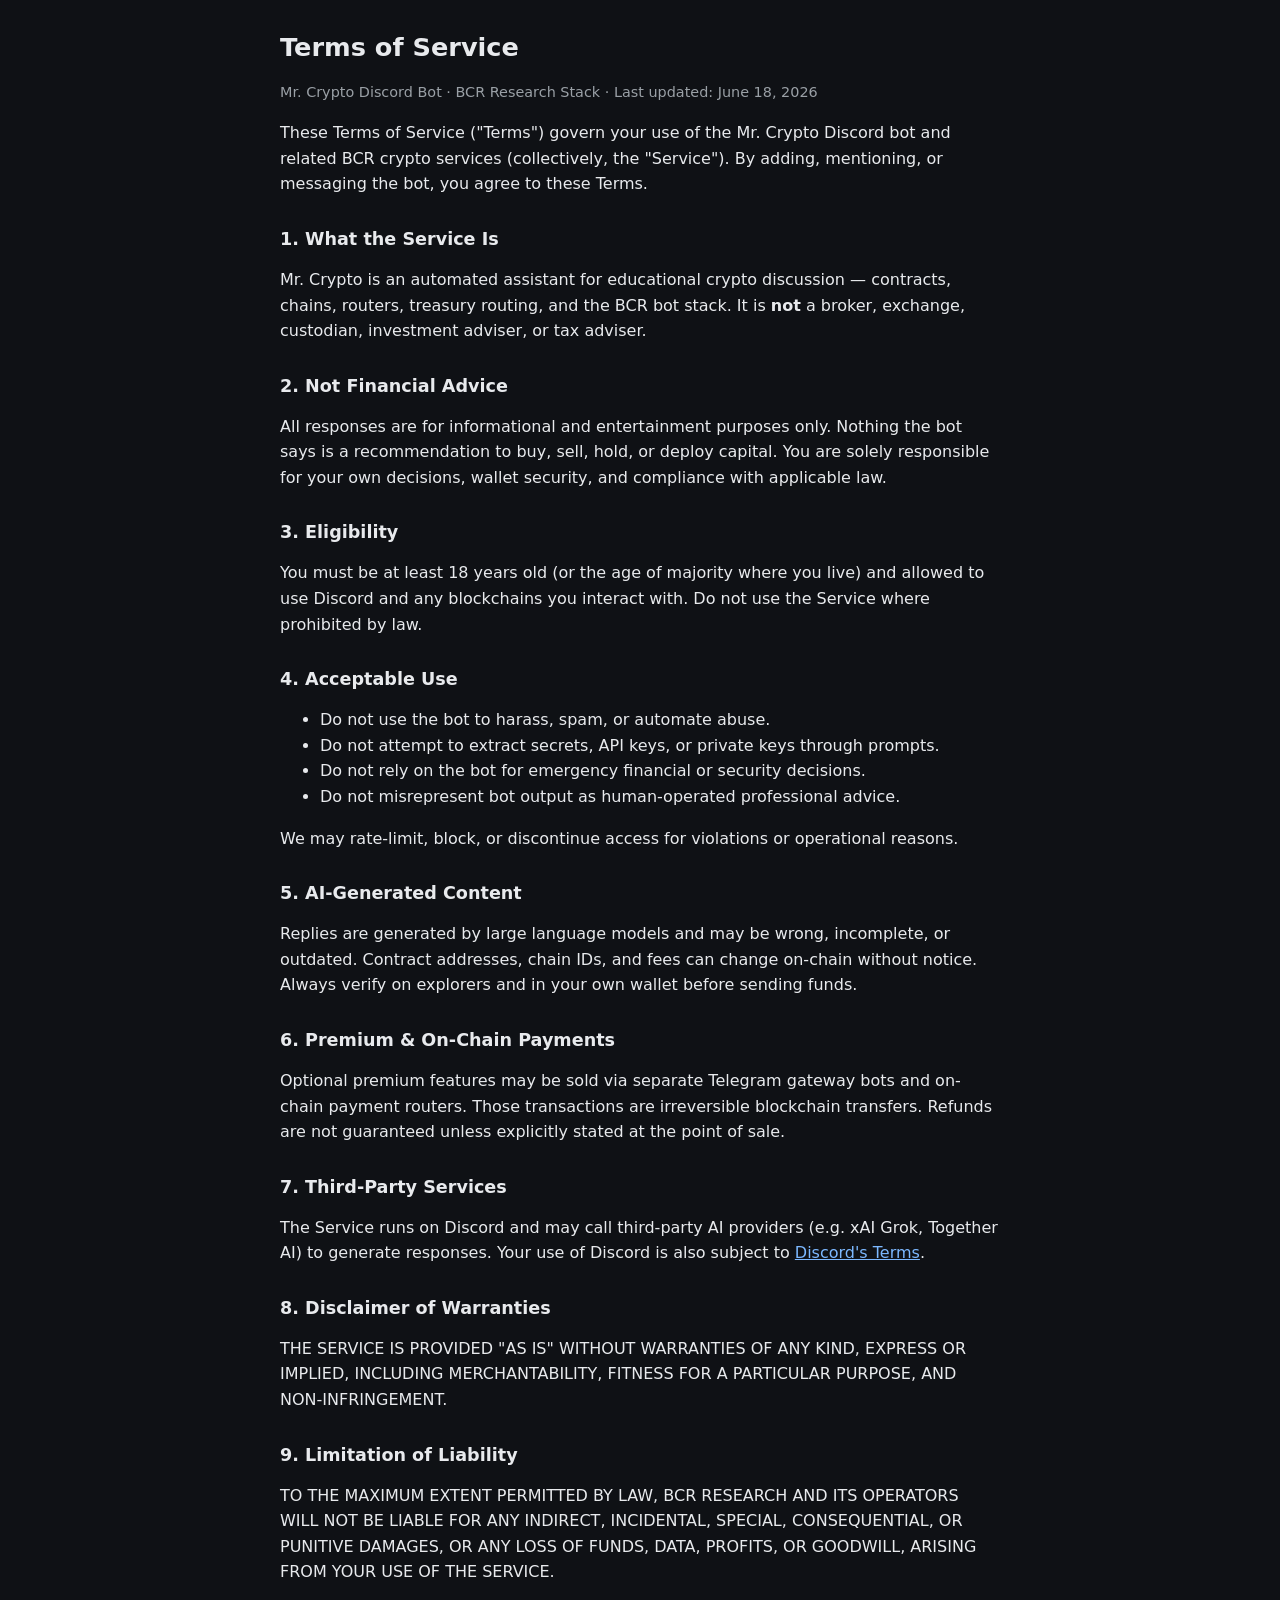
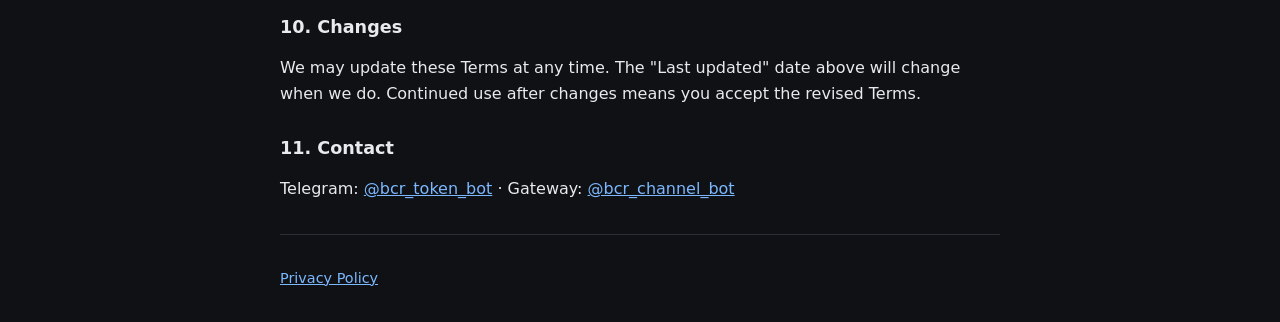
==== index.html @ 58a9620b "Add Mr. Crypto Discord terms and privacy policy" ====
<!DOCTYPE html>
<html lang="en">
<head>
  <meta charset="utf-8">
  <meta name="viewport" content="width=device-width, initial-scale=1">
  <title>BCR — Legal</title>
  <meta http-equiv="refresh" content="0; url=terms-of-service.html">
  <style>
    body { font-family: system-ui, sans-serif; background: #0f1115; color: #e8eaed; padding: 2rem; }
    a { color: #7cb8ff; }
  </style>
</head>
<body>
  <p><a href="terms-of-service.html">Terms of Service</a> · <a href="privacy-policy.html">Privacy Policy</a></p>
</body>
</html>
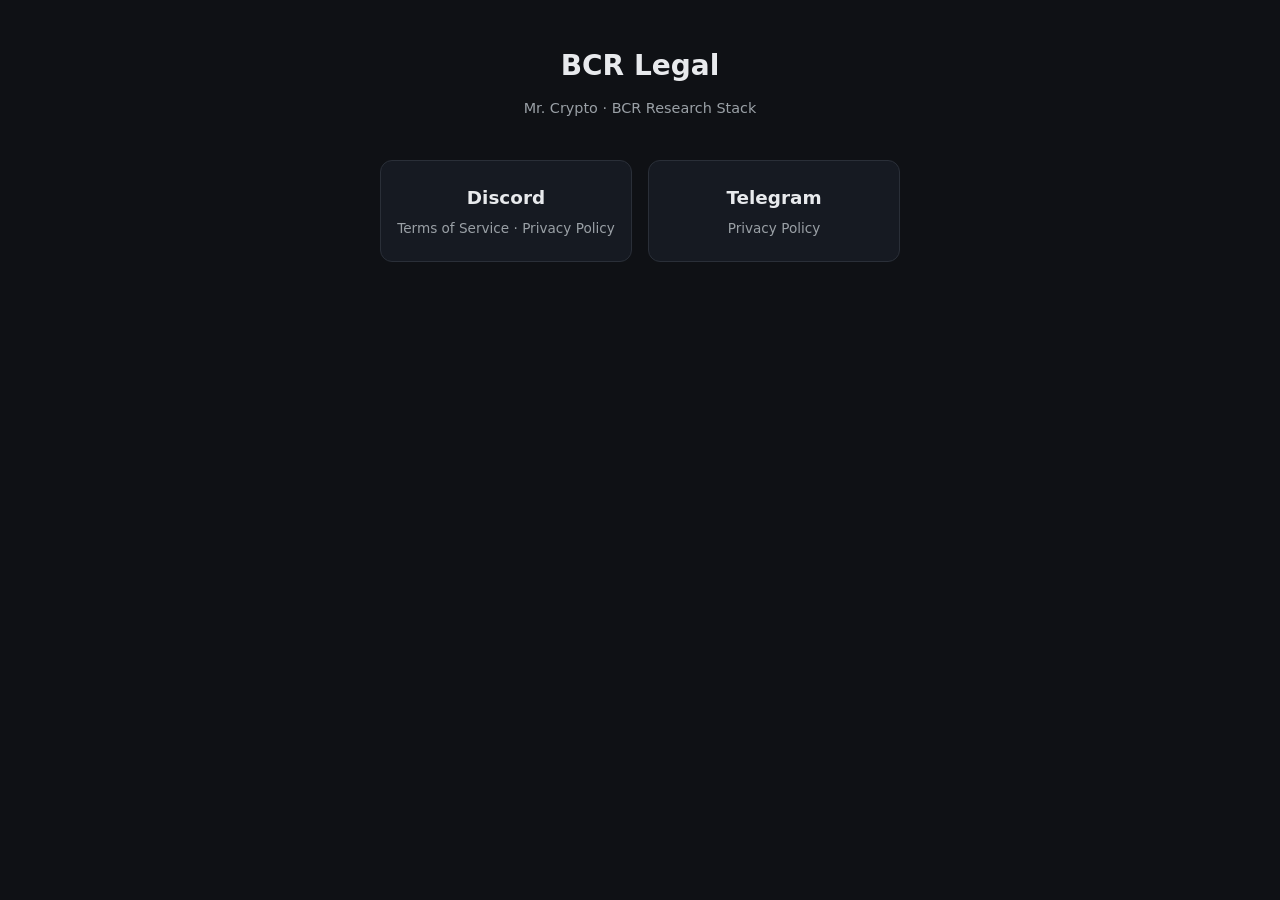
==== commit 564142ee: "Add Discord | Telegram legal hub and Telegram privacy stub" ====
--- a/index.html
+++ b/index.html
@@ -4,13 +4,23 @@
   <meta charset="utf-8">
   <meta name="viewport" content="width=device-width, initial-scale=1">
   <title>BCR — Legal</title>
-  <meta http-equiv="refresh" content="0; url=terms-of-service.html">
-  <style>
-    body { font-family: system-ui, sans-serif; background: #0f1115; color: #e8eaed; padding: 2rem; }
-    a { color: #7cb8ff; }
-  </style>
+  <link rel="stylesheet" href="legal.css">
 </head>
 <body>
-  <p><a href="terms-of-service.html">Terms of Service</a> · <a href="privacy-policy.html">Privacy Policy</a></p>
+  <main class="hub">
+    <h1>BCR Legal</h1>
+    <p class="tagline muted">Mr. Crypto · BCR Research Stack</p>
+
+    <div class="picker">
+      <a href="discord.html">
+        <span class="label">Discord</span>
+        <span class="hint">Terms of Service · Privacy Policy</span>
+      </a>
+      <a href="telegram/privacy-policy.html">
+        <span class="label">Telegram</span>
+        <span class="hint">Privacy Policy</span>
+      </a>
+    </div>
+  </main>
 </body>
 </html>
--- a/legal.css
+++ b/legal.css
@@ -0,0 +1,118 @@
+:root { color-scheme: dark; }
+
+body {
+  font-family: system-ui, -apple-system, Segoe UI, sans-serif;
+  line-height: 1.6;
+  max-width: 720px;
+  margin: 2rem auto;
+  padding: 0 1.25rem;
+  background: #0f1115;
+  color: #e8eaed;
+}
+
+h1, h2 { line-height: 1.25; }
+h1 { font-size: 1.6rem; }
+h2 { font-size: 1.1rem; margin-top: 2rem; }
+
+a { color: #7cb8ff; }
+
+.muted { color: #9aa0a6; font-size: 0.9rem; }
+
+hr {
+  border: none;
+  border-top: 1px solid #2a2f38;
+  margin: 2rem 0;
+}
+
+table {
+  width: 100%;
+  border-collapse: collapse;
+  font-size: 0.95rem;
+}
+
+th, td {
+  text-align: left;
+  padding: 0.5rem 0.4rem;
+  border-bottom: 1px solid #2a2f38;
+  vertical-align: top;
+}
+
+.hub {
+  max-width: 520px;
+  text-align: center;
+  margin: 3rem auto;
+}
+
+.hub h1 { font-size: 1.75rem; margin-bottom: 0.35rem; }
+
+.hub .tagline { margin-bottom: 2.5rem; }
+
+.picker {
+  display: flex;
+  gap: 1rem;
+  justify-content: center;
+  flex-wrap: wrap;
+}
+
+.picker a {
+  display: block;
+  flex: 1 1 180px;
+  max-width: 220px;
+  padding: 1.35rem 1rem;
+  border: 1px solid #2a2f38;
+  border-radius: 12px;
+  text-decoration: none;
+  color: #e8eaed;
+  background: #161a22;
+  transition: border-color 0.15s, background 0.15s;
+}
+
+.picker a:hover {
+  border-color: #4a5568;
+  background: #1c2230;
+}
+
+.picker .label {
+  display: block;
+  font-size: 1.15rem;
+  font-weight: 600;
+  margin-bottom: 0.35rem;
+}
+
+.picker .hint {
+  display: block;
+  font-size: 0.85rem;
+  color: #9aa0a6;
+}
+
+.cards {
+  display: grid;
+  gap: 1rem;
+  margin: 2rem 0;
+}
+
+.card {
+  display: block;
+  padding: 1.25rem 1.1rem;
+  border: 1px solid #2a2f38;
+  border-radius: 12px;
+  text-decoration: none;
+  color: #e8eaed;
+  background: #161a22;
+}
+
+.card:hover { border-color: #4a5568; }
+
+.card .title { font-weight: 600; font-size: 1.05rem; }
+.card .desc { color: #9aa0a6; font-size: 0.9rem; margin-top: 0.35rem; }
+
+.stub {
+  padding: 1rem 1.1rem;
+  border: 1px dashed #3d4654;
+  border-radius: 8px;
+  background: #141820;
+  color: #9aa0a6;
+  font-style: italic;
+}
+
+.nav-top { margin-bottom: 1.5rem; }
